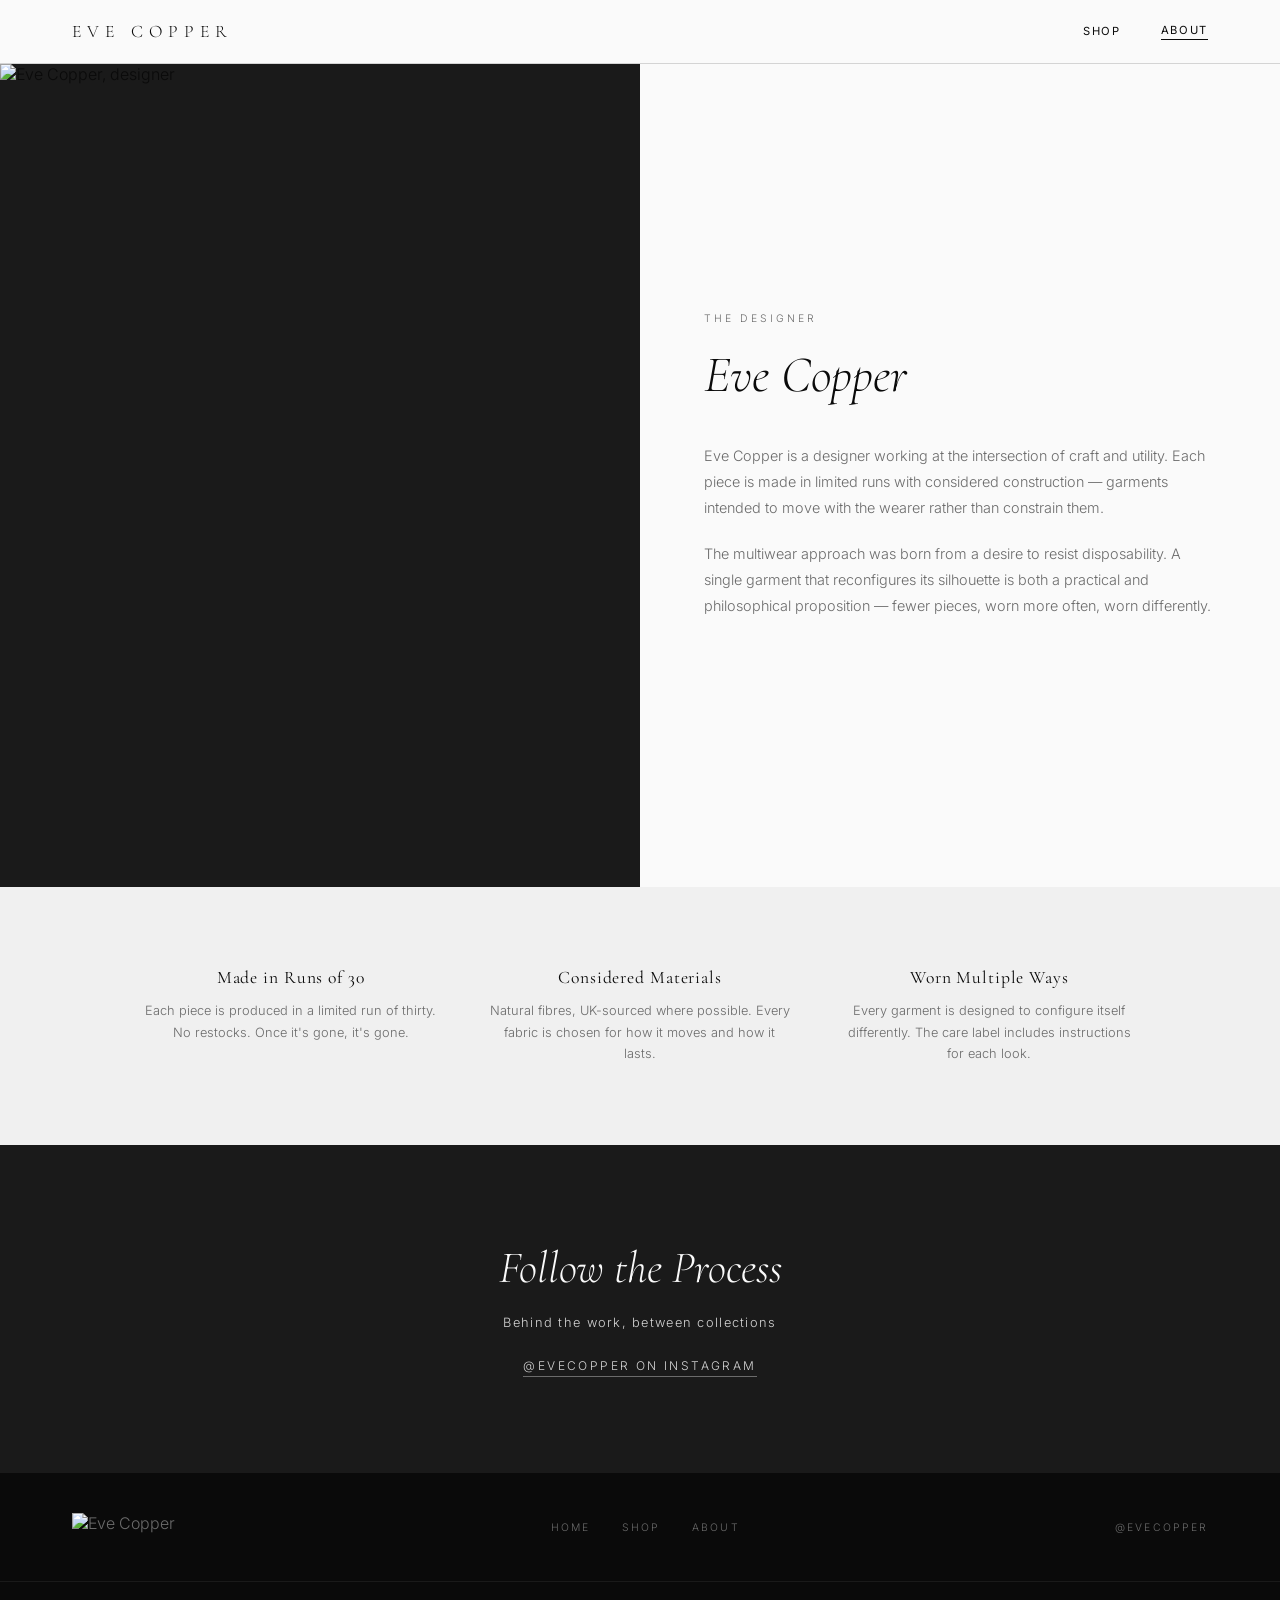
==== about.html @ 2b81264b "Move logo to hero only, restore text navbar, set hero logo to 25rem Removes logo image from navbar a" ====
<!DOCTYPE html>
<html lang="en">
<head>
  <meta charset="UTF-8">
  <meta name="viewport" content="width=device-width, initial-scale=1.0">
  <meta name="description" content="About Eve Copper — the designer behind the multiwear label.">
  <title>About — Eve Copper</title>
  <link rel="preconnect" href="https://fonts.googleapis.com">
  <link rel="preconnect" href="https://fonts.gstatic.com" crossorigin>
  <link href="https://fonts.googleapis.com/css2?family=Cormorant+Garamond:ital,wght@0,300;0,400;0,500;1,300;1,400&family=Inter:wght@300;400;500&display=swap" rel="stylesheet">
  <link rel="stylesheet" href="css/style.css">
</head>
<body>

  <header>
    <nav class="site-nav site-nav--solid" aria-label="Main navigation">
      <div class="nav-inner">
        <a href="index.html" class="nav-logo">Eve Copper</a>
        <div class="nav-links">
          <a href="shop.html">Shop</a>
          <a href="about.html" class="active">About</a>
        </div>
      </div>
    </nav>
  </header>

  <main>

    <!-- Portrait + Bio -->
    <section class="about-intro" aria-label="About Eve Copper">
      <div class="about-portrait">
        <img
          src="https://placehold.co/700x900/1a1a1a/cccccc?text=Eve+Copper"
          alt="Eve Copper, designer"
          width="700"
          height="900">
      </div>
      <div class="about-text">
        <p class="about-overline">The Designer</p>
        <h1 class="about-name">Eve Copper</h1>
        <p class="about-bio">Eve Copper is a designer working at the intersection of craft and utility. Each piece is made in limited runs with considered construction — garments intended to move with the wearer rather than constrain them.</p>
        <p class="about-bio">The multiwear approach was born from a desire to resist disposability. A single garment that reconfigures its silhouette is both a practical and philosophical proposition — fewer pieces, worn more often, worn differently.</p>
      </div>
    </section>

    <!-- Values -->
    <section class="values-strip" aria-label="Values">
      <div class="values-grid">
        <div class="value-item">
          <h2 class="value-title">Made in Runs of 30</h2>
          <p class="value-body">Each piece is produced in a limited run of thirty. No restocks. Once it's gone, it's gone.</p>
        </div>
        <div class="value-item">
          <h2 class="value-title">Considered Materials</h2>
          <p class="value-body">Natural fibres, UK-sourced where possible. Every fabric is chosen for how it moves and how it lasts.</p>
        </div>
        <div class="value-item">
          <h2 class="value-title">Worn Multiple Ways</h2>
          <p class="value-body">Every garment is designed to configure itself differently. The care label includes instructions for each look.</p>
        </div>
      </div>
    </section>

    <!-- Instagram CTA -->
    <section class="social-cta" aria-label="Follow on Instagram">
      <h2 class="social-cta-heading">Follow the Process</h2>
      <p class="social-cta-sub">Behind the work, between collections</p>
      <a href="https://instagram.com/evecopper" target="_blank" rel="noopener noreferrer" class="social-cta-link">@evecopper on Instagram</a>
    </section>

  </main>

  <footer class="site-footer">
    <div class="footer-inner">
      <a href="index.html" class="footer-brand">
        <img src="https://ff65ca8b98861ce4feb3.cdn6.editmysite.com/uploads/b/ff65ca8b98861ce4feb3730de4856d98cc1b070d857372612295afcbc1ad7270/ecolabINSTA_1699534216.jpg?width=2400&optimize=medium" alt="Eve Copper">
      </a>
      <nav class="footer-nav" aria-label="Footer navigation">
        <a href="index.html">Home</a>
        <a href="shop.html">Shop</a>
        <a href="about.html">About</a>
      </nav>
      <a href="https://instagram.com/evecopper" target="_blank" rel="noopener noreferrer" class="footer-instagram">@evecopper</a>
    </div>
    <div class="footer-legal">
      <small>© 2025 Eve Copper. All rights reserved.</small>
    </div>
  </footer>

</body>
</html>
---- css/style.css ----
/* ========================
   1. CSS Custom Properties
   ======================== */
:root {
  --black:  #0a0a0a;
  --white:  #fafafa;
  --grey-1: #1a1a1a;
  --grey-2: #6b6b6b;
  --grey-3: #d4d4d4;
  --grey-4: #f0f0f0;
  --font-serif: 'Cormorant Garamond', Georgia, serif;
  --font-sans:  'Inter', system-ui, sans-serif;
}

/* ========================
   2. Reset & Base
   ======================== */
*, *::before, *::after {
  box-sizing: border-box;
}

body {
  margin: 0;
  font-family: var(--font-sans);
  font-weight: 300;
  color: var(--black);
  background: var(--white);
  -webkit-font-smoothing: antialiased;
}

img {
  max-width: 100%;
  display: block;
}

a {
  color: inherit;
  text-decoration: none;
}

ul, ol {
  list-style: none;
  margin: 0;
  padding: 0;
}

h1, h2, h3, h4, h5, h6 {
  margin: 0;
  font-weight: 300;
}

p {
  margin: 0;
}

button {
  cursor: pointer;
}

/* ========================
   3. Typography Scale
   ======================== */
/* Headings use serif; body uses sans. See component sections for specifics. */

/* ========================
   4. Utility Classes
   ======================== */
.visually-hidden {
  position: absolute;
  width: 1px;
  height: 1px;
  padding: 0;
  margin: -1px;
  overflow: hidden;
  clip: rect(0, 0, 0, 0);
  white-space: nowrap;
  border: 0;
}

/* ========================
   5. Navigation
   ======================== */
.site-nav {
  width: 100%;
  height: 4rem;
  z-index: 100;
}

.site-nav--transparent {
  position: absolute;
  top: 0;
  left: 0;
  color: var(--white);
}

.site-nav--solid {
  position: sticky;
  top: 0;
  background: var(--white);
  border-bottom: 1px solid var(--grey-3);
  color: var(--black);
}

.nav-inner {
  max-width: 1200px;
  margin: 0 auto;
  padding: 0 2rem;
  height: 100%;
  display: flex;
  justify-content: space-between;
  align-items: center;
}

.nav-logo {
  font-family: var(--font-serif);
  font-weight: 300;
  font-size: 1.1rem;
  letter-spacing: 0.35em;
  text-transform: uppercase;
  color: inherit;
}

.nav-links {
  display: flex;
  gap: 2.5rem;
  align-items: center;
}

.nav-links a {
  font-family: var(--font-sans);
  font-weight: 400;
  font-size: 0.7rem;
  letter-spacing: 0.15em;
  text-transform: uppercase;
  color: inherit;
  transition: opacity 0.2s ease;
  padding-bottom: 2px;
}

.nav-links a:hover {
  opacity: 0.6;
}

.nav-links a.active {
  border-bottom: 1px solid currentColor;
}

/* ========================
   6. Hero (index.html)
   ======================== */
.hero {
  display: grid;
  grid-template-columns: 1fr 1fr;
  height: 100vh;
  min-height: 600px;
}

.hero-image {
  position: relative;
  overflow: hidden;
  background: var(--grey-1);
}

.hero-image img {
  width: 100%;
  height: 100%;
  object-fit: cover;
}

.hero-logo-overlay {
  position: absolute;
  inset: 0;
  display: flex;
  align-items: center;
  justify-content: center;
  pointer-events: none;
}

.hero-logo-overlay img {
  height: 25rem;
  width: auto;
  object-fit: contain;
}

.hero-text {
  display: flex;
  flex-direction: column;
  justify-content: center;
  padding: 4rem;
  background: var(--white);
}

.hero-overline {
  font-family: var(--font-sans);
  font-weight: 300;
  font-size: 0.65rem;
  letter-spacing: 0.3em;
  text-transform: uppercase;
  color: var(--grey-2);
  margin-bottom: 1.5rem;
}

.hero-title {
  font-family: var(--font-serif);
  font-weight: 300;
  font-style: italic;
  font-size: clamp(3rem, 5.5vw, 5.5rem);
  line-height: 1.0;
  color: var(--black);
  margin-bottom: 2rem;
}

.hero-body {
  font-family: var(--font-sans);
  font-weight: 300;
  font-size: 0.95rem;
  line-height: 1.7;
  color: var(--grey-2);
  max-width: 340px;
  margin-bottom: 3rem;
}

.hero-cta {
  display: inline-flex;
  align-items: center;
  gap: 0.5rem;
  font-family: var(--font-sans);
  font-weight: 400;
  font-size: 0.75rem;
  letter-spacing: 0.2em;
  text-transform: uppercase;
  color: var(--black);
  border-bottom: 1px solid var(--grey-3);
  padding-bottom: 0.25rem;
  transition: border-color 0.2s ease, gap 0.2s ease;
  align-self: flex-start;
}

.hero-cta:hover {
  border-color: var(--black);
  gap: 0.75rem;
}

/* ========================
   7. Home: Concept Section
   ======================== */
.concept-section {
  padding: 7rem 2rem;
  text-align: center;
  border-top: 1px solid var(--grey-3);
}

.concept-quote {
  font-family: var(--font-serif);
  font-weight: 300;
  font-style: italic;
  font-size: clamp(1.8rem, 3vw, 2.8rem);
  line-height: 1.3;
  color: var(--black);
  margin: 0 0 2rem;
}

.concept-body {
  font-family: var(--font-sans);
  font-weight: 300;
  font-size: 0.9rem;
  line-height: 1.8;
  color: var(--grey-2);
  max-width: 520px;
  margin: 0 auto 3rem;
}

.concept-link {
  font-family: var(--font-sans);
  font-weight: 400;
  font-size: 0.7rem;
  letter-spacing: 0.2em;
  text-transform: uppercase;
  color: var(--black);
  border-bottom: 1px solid var(--grey-3);
  padding-bottom: 0.25rem;
  transition: border-color 0.2s ease;
}

.concept-link:hover {
  border-color: var(--black);
}

/* ========================
   8. Home: Preview Strip
   ======================== */
.preview-strip {
  padding: 0 2rem 6rem;
}

.preview-strip-heading {
  font-family: var(--font-sans);
  font-weight: 300;
  font-size: 0.65rem;
  letter-spacing: 0.3em;
  text-transform: uppercase;
  color: var(--grey-2);
  text-align: center;
  margin-bottom: 2rem;
}

.preview-grid {
  display: grid;
  grid-template-columns: repeat(3, 1fr);
  gap: 1.5rem;
  max-width: 1200px;
  margin: 0 auto;
}

.preview-item {
  display: block;
  aspect-ratio: 3 / 4;
  overflow: hidden;
  background: var(--grey-1);
}

.preview-item img {
  width: 100%;
  height: 100%;
  object-fit: cover;
  transition: transform 0.5s ease;
}

.preview-item:hover img {
  transform: scale(1.03);
}

/* ========================
   9. Shop Page
   ======================== */
.shop-header {
  text-align: center;
  padding: 5rem 2rem 3rem;
  border-bottom: 1px solid var(--grey-3);
  margin-bottom: 4rem;
}

.shop-title {
  font-family: var(--font-serif);
  font-weight: 300;
  font-size: clamp(2.5rem, 4vw, 3.5rem);
  letter-spacing: 0.05em;
  margin-bottom: 0.75rem;
}

.shop-subtitle {
  font-family: var(--font-sans);
  font-weight: 300;
  font-size: 0.7rem;
  letter-spacing: 0.3em;
  text-transform: uppercase;
  color: var(--grey-2);
}

.products-grid {
  display: grid;
  grid-template-columns: repeat(2, 1fr);
  gap: 5rem 4rem;
  max-width: 1200px;
  margin: 0 auto;
  padding: 0 2rem 7rem;
}

/* ========================
   10. Carousel Component
   ======================== */
.product-carousel {
  position: relative;
  margin-bottom: 1.5rem;
}

.carousel-track-container {
  position: relative;
  aspect-ratio: 4 / 5;
  overflow: hidden;
  background: var(--grey-1);
}

.carousel-track {
  height: 100%;
}

.carousel-slide {
  position: absolute;
  inset: 0;
  opacity: 0;
  transition: opacity 0.45s ease;
  pointer-events: none;
}

.carousel-slide.active {
  opacity: 1;
  pointer-events: auto;
}

.carousel-slide img {
  width: 100%;
  height: 100%;
  object-fit: cover;
  display: block;
}

.slide-label {
  position: absolute;
  bottom: 0;
  left: 0;
  right: 0;
  background: rgba(10, 10, 10, 0.6);
  color: var(--grey-3);
  font-family: var(--font-sans);
  font-size: 0.6rem;
  font-weight: 300;
  letter-spacing: 0.2em;
  text-transform: uppercase;
  padding: 0.6rem 1rem;
  pointer-events: none;
}

.carousel-controls {
  position: absolute;
  top: 50%;
  left: 0;
  right: 0;
  transform: translateY(-50%);
  display: flex;
  justify-content: space-between;
  padding: 0 0.75rem;
  pointer-events: none;
  z-index: 5;
}

.carousel-btn {
  pointer-events: auto;
  background: rgba(10, 10, 10, 0.45);
  border: 1px solid rgba(212, 212, 212, 0.25);
  color: var(--white);
  width: 2.25rem;
  height: 2.25rem;
  border-radius: 0;
  font-size: 1.4rem;
  line-height: 1;
  cursor: pointer;
  display: flex;
  align-items: center;
  justify-content: center;
  transition: background 0.2s ease, border-color 0.2s ease;
  font-family: var(--font-sans);
}

.carousel-btn:hover,
.carousel-btn:focus-visible {
  background: rgba(10, 10, 10, 0.85);
  border-color: rgba(212, 212, 212, 0.6);
  outline: none;
}

.carousel-dots {
  display: flex;
  gap: 0.5rem;
  justify-content: center;
  padding: 0.75rem 0 0;
}

.carousel-dot {
  width: 5px;
  height: 5px;
  border-radius: 50%;
  background: var(--grey-3);
  border: none;
  cursor: pointer;
  padding: 0;
  transition: background 0.2s ease, transform 0.2s ease;
}

.carousel-dot.active {
  background: var(--black);
  transform: scale(1.4);
}

.carousel-dot:focus-visible {
  outline: 2px solid var(--black);
  outline-offset: 3px;
}

/* ========================
   Product Info
   ======================== */
.product-info {
  padding-top: 0.25rem;
}

.product-name {
  font-family: var(--font-serif);
  font-weight: 400;
  font-size: 1.35rem;
  letter-spacing: 0.02em;
  margin-bottom: 0.5rem;
}

.product-tagline {
  font-family: var(--font-sans);
  font-weight: 300;
  font-size: 0.8rem;
  line-height: 1.65;
  color: var(--grey-2);
  margin-bottom: 0.75rem;
}

.product-price {
  font-family: var(--font-sans);
  font-weight: 400;
  font-size: 0.85rem;
  letter-spacing: 0.05em;
  color: var(--black);
  margin-bottom: 0.4rem;
}

.product-looks-label {
  font-family: var(--font-sans);
  font-weight: 300;
  font-size: 0.65rem;
  letter-spacing: 0.2em;
  text-transform: uppercase;
  color: var(--grey-2);
}

/* ========================
   11. About Page
   ======================== */
.about-intro {
  display: grid;
  grid-template-columns: 1fr 1fr;
  min-height: 85vh;
}

.about-portrait {
  overflow: hidden;
  background: var(--grey-1);
}

.about-portrait img {
  width: 100%;
  height: 100%;
  object-fit: cover;
}

.about-text {
  display: flex;
  flex-direction: column;
  justify-content: center;
  padding: 5rem 4rem;
}

.about-overline {
  font-family: var(--font-sans);
  font-weight: 300;
  font-size: 0.65rem;
  letter-spacing: 0.3em;
  text-transform: uppercase;
  color: var(--grey-2);
  margin-bottom: 1.5rem;
}

.about-name {
  font-family: var(--font-serif);
  font-weight: 300;
  font-style: italic;
  font-size: clamp(3rem, 4vw, 4.5rem);
  line-height: 1.05;
  margin-bottom: 2.5rem;
}

.about-bio {
  font-family: var(--font-sans);
  font-weight: 300;
  font-size: 0.9rem;
  line-height: 1.8;
  color: var(--grey-2);
  margin-bottom: 1.25rem;
}

.values-strip {
  background: var(--grey-4);
  padding: 5rem 2rem;
}

.values-grid {
  display: grid;
  grid-template-columns: repeat(3, 1fr);
  gap: 3rem;
  max-width: 1000px;
  margin: 0 auto;
  text-align: center;
}

.value-title {
  font-family: var(--font-serif);
  font-weight: 400;
  font-size: 1.1rem;
  letter-spacing: 0.05em;
  margin-bottom: 0.75rem;
}

.value-body {
  font-family: var(--font-sans);
  font-weight: 300;
  font-size: 0.8rem;
  line-height: 1.7;
  color: var(--grey-2);
}

.social-cta {
  background: var(--grey-1);
  color: var(--white);
  text-align: center;
  padding: 6rem 2rem;
}

.social-cta-heading {
  font-family: var(--font-serif);
  font-weight: 300;
  font-style: italic;
  font-size: clamp(2rem, 3.5vw, 2.8rem);
  margin-bottom: 1.25rem;
}

.social-cta-sub {
  font-family: var(--font-sans);
  font-weight: 300;
  font-size: 0.8rem;
  letter-spacing: 0.1em;
  color: var(--grey-3);
  margin-bottom: 1.5rem;
}

.social-cta-link {
  display: inline-block;
  font-family: var(--font-sans);
  font-weight: 300;
  font-size: 0.75rem;
  letter-spacing: 0.2em;
  text-transform: uppercase;
  color: var(--grey-3);
  border-bottom: 1px solid var(--grey-2);
  padding-bottom: 0.2rem;
  transition: color 0.2s ease, border-color 0.2s ease;
}

.social-cta-link:hover {
  color: var(--white);
  border-color: var(--white);
}

/* ========================
   12. Footer
   ======================== */
.site-footer {
  background: var(--black);
  color: var(--grey-2);
}

.footer-inner {
  max-width: 1200px;
  margin: 0 auto;
  padding: 2.5rem 2rem;
  display: flex;
  justify-content: space-between;
  align-items: center;
}

.footer-brand {
  display: flex;
  align-items: center;
}

.footer-brand img {
  height: 1.75rem;
  width: auto;
  display: block;
  object-fit: contain;
}

.footer-nav {
  display: flex;
  gap: 2rem;
}

.footer-nav a,
.footer-instagram {
  font-family: var(--font-sans);
  font-weight: 300;
  font-size: 0.65rem;
  letter-spacing: 0.2em;
  text-transform: uppercase;
  color: var(--grey-2);
  transition: color 0.2s ease;
}

.footer-nav a:hover,
.footer-instagram:hover {
  color: var(--white);
}

.footer-legal {
  border-top: 1px solid var(--grey-1);
  text-align: center;
  padding: 1rem 2rem;
  font-family: var(--font-sans);
  font-weight: 300;
  font-size: 0.6rem;
  letter-spacing: 0.1em;
  color: #444;
}

/* ========================
   13. Responsive Breakpoints
   ======================== */
@media (max-width: 768px) {
  /* Hero */
  .hero {
    grid-template-columns: 1fr;
    height: auto;
  }

  .hero-image {
    height: 60vh;
  }

  .hero-text {
    padding: 3rem 1.5rem;
  }

  .hero-body {
    max-width: 100%;
  }

  /* Home preview */
  .preview-grid {
    grid-template-columns: 1fr 1fr;
    gap: 1rem;
  }

  /* About */
  .about-intro {
    grid-template-columns: 1fr;
    min-height: auto;
  }

  .about-portrait {
    height: 65vw;
    min-height: 300px;
  }

  .about-text {
    padding: 3rem 1.5rem;
  }

  .values-grid {
    grid-template-columns: 1fr;
    gap: 2.5rem;
  }

  /* Shop */
  .products-grid {
    grid-template-columns: 1fr;
    gap: 4rem;
    padding: 0 1.5rem 5rem;
  }

  /* Footer */
  .footer-inner {
    flex-direction: column;
    gap: 1.5rem;
    text-align: center;
  }

  .footer-nav {
    gap: 1.5rem;
  }
}

@media (max-width: 480px) {
  .nav-logo {
    font-size: 0.9rem;
  }

  .nav-links a {
    font-size: 0.65rem;
  }

  .hero-text {
    padding: 2.5rem 1.25rem;
  }

  .concept-section {
    padding: 4rem 1.25rem;
  }

  .preview-strip {
    padding: 0 1.25rem 4rem;
  }

  .preview-grid {
    grid-template-columns: 1fr;
    max-width: 340px;
    margin-left: auto;
    margin-right: auto;
  }

  .shop-header {
    padding: 3rem 1.25rem 2rem;
  }

  .products-grid {
    padding: 0 1.25rem 4rem;
    gap: 3rem;
  }

  .about-text {
    padding: 2.5rem 1.25rem;
  }

  .values-strip {
    padding: 3.5rem 1.25rem;
  }
}
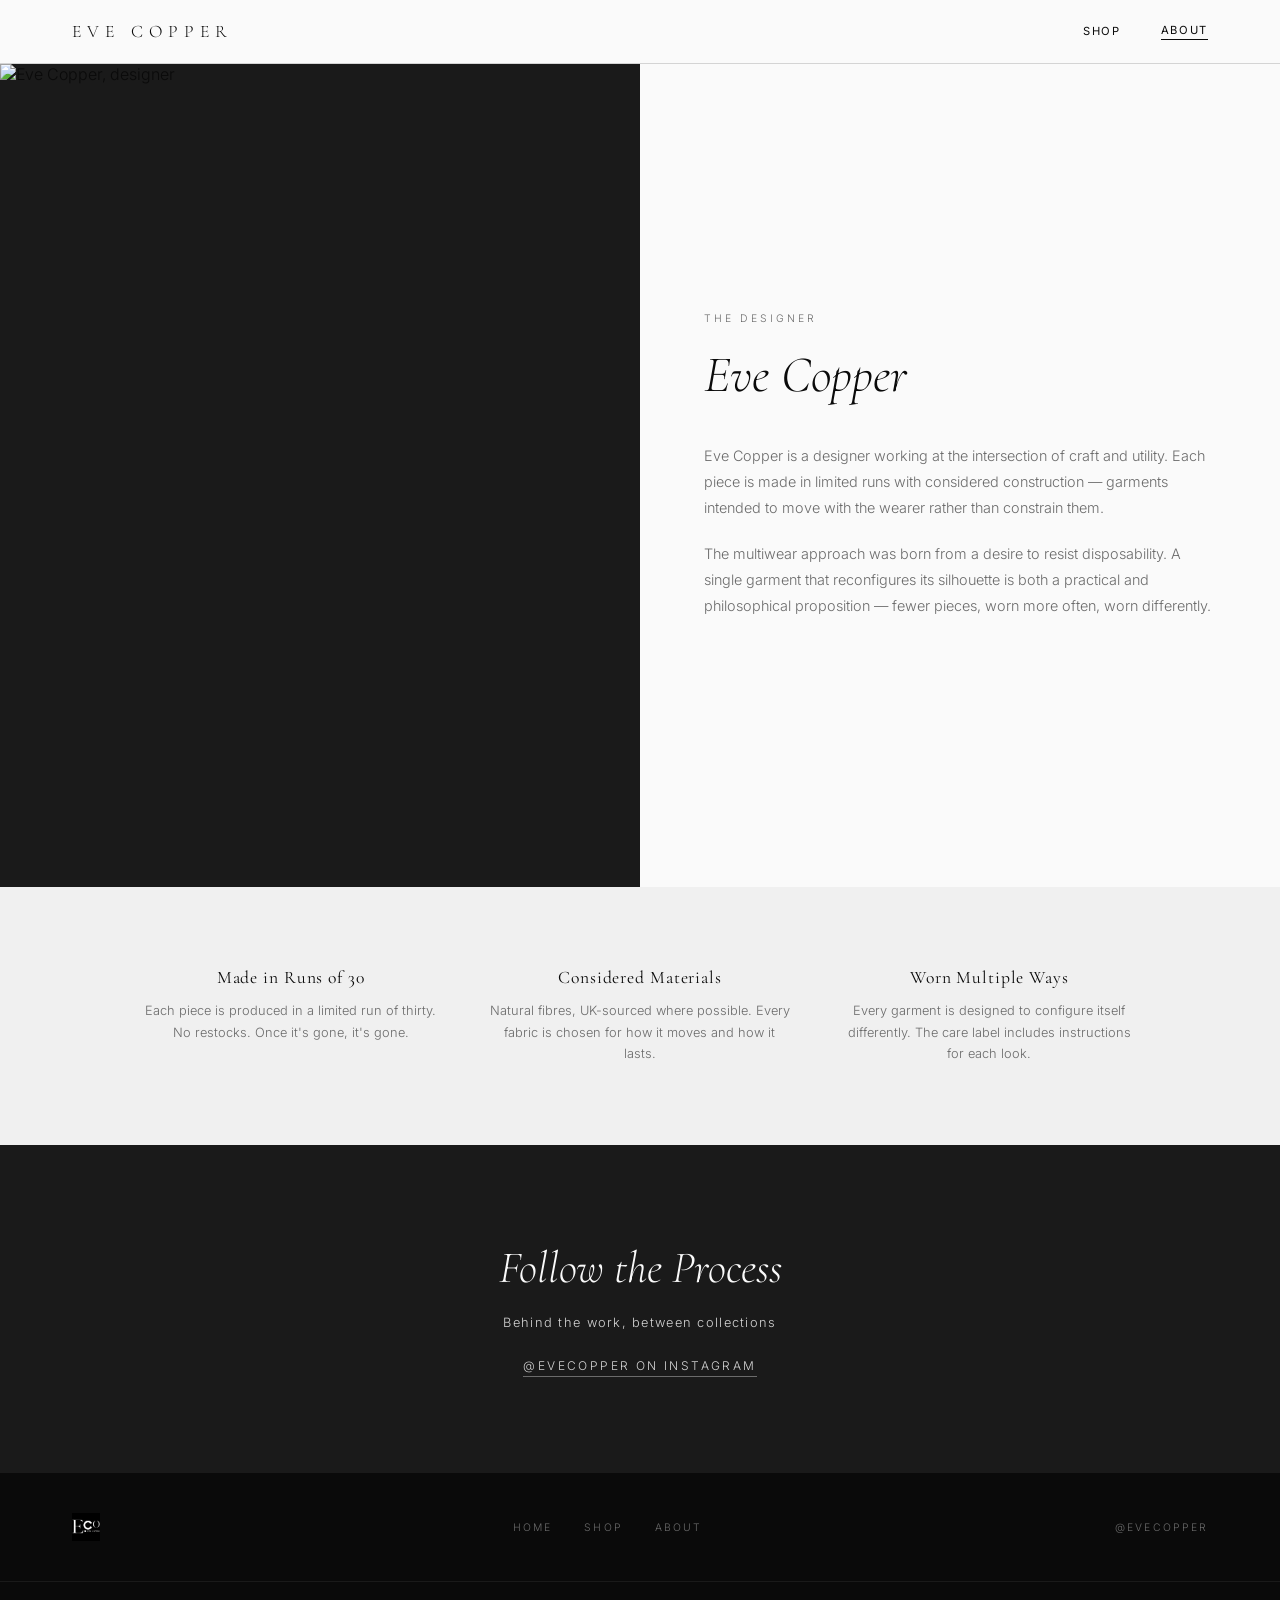
==== commit 143fdcfa: "Switch to local black-on-black Eve Copper logo Replaces CDN-hosted logo with the local images/707227" ====
--- a/about.html
+++ b/about.html
@@ -73,7 +73,7 @@
   <footer class="site-footer">
     <div class="footer-inner">
       <a href="index.html" class="footer-brand">
-        <img src="https://ff65ca8b98861ce4feb3.cdn6.editmysite.com/uploads/b/ff65ca8b98861ce4feb3730de4856d98cc1b070d857372612295afcbc1ad7270/ecolabINSTA_1699534216.jpg?width=2400&optimize=medium" alt="Eve Copper">
+        <img src="images/707227d8-8320-47c0-a18e-2ba8737518d6.png" alt="Eve Copper">
       </a>
       <nav class="footer-nav" aria-label="Footer navigation">
         <a href="index.html">Home</a>
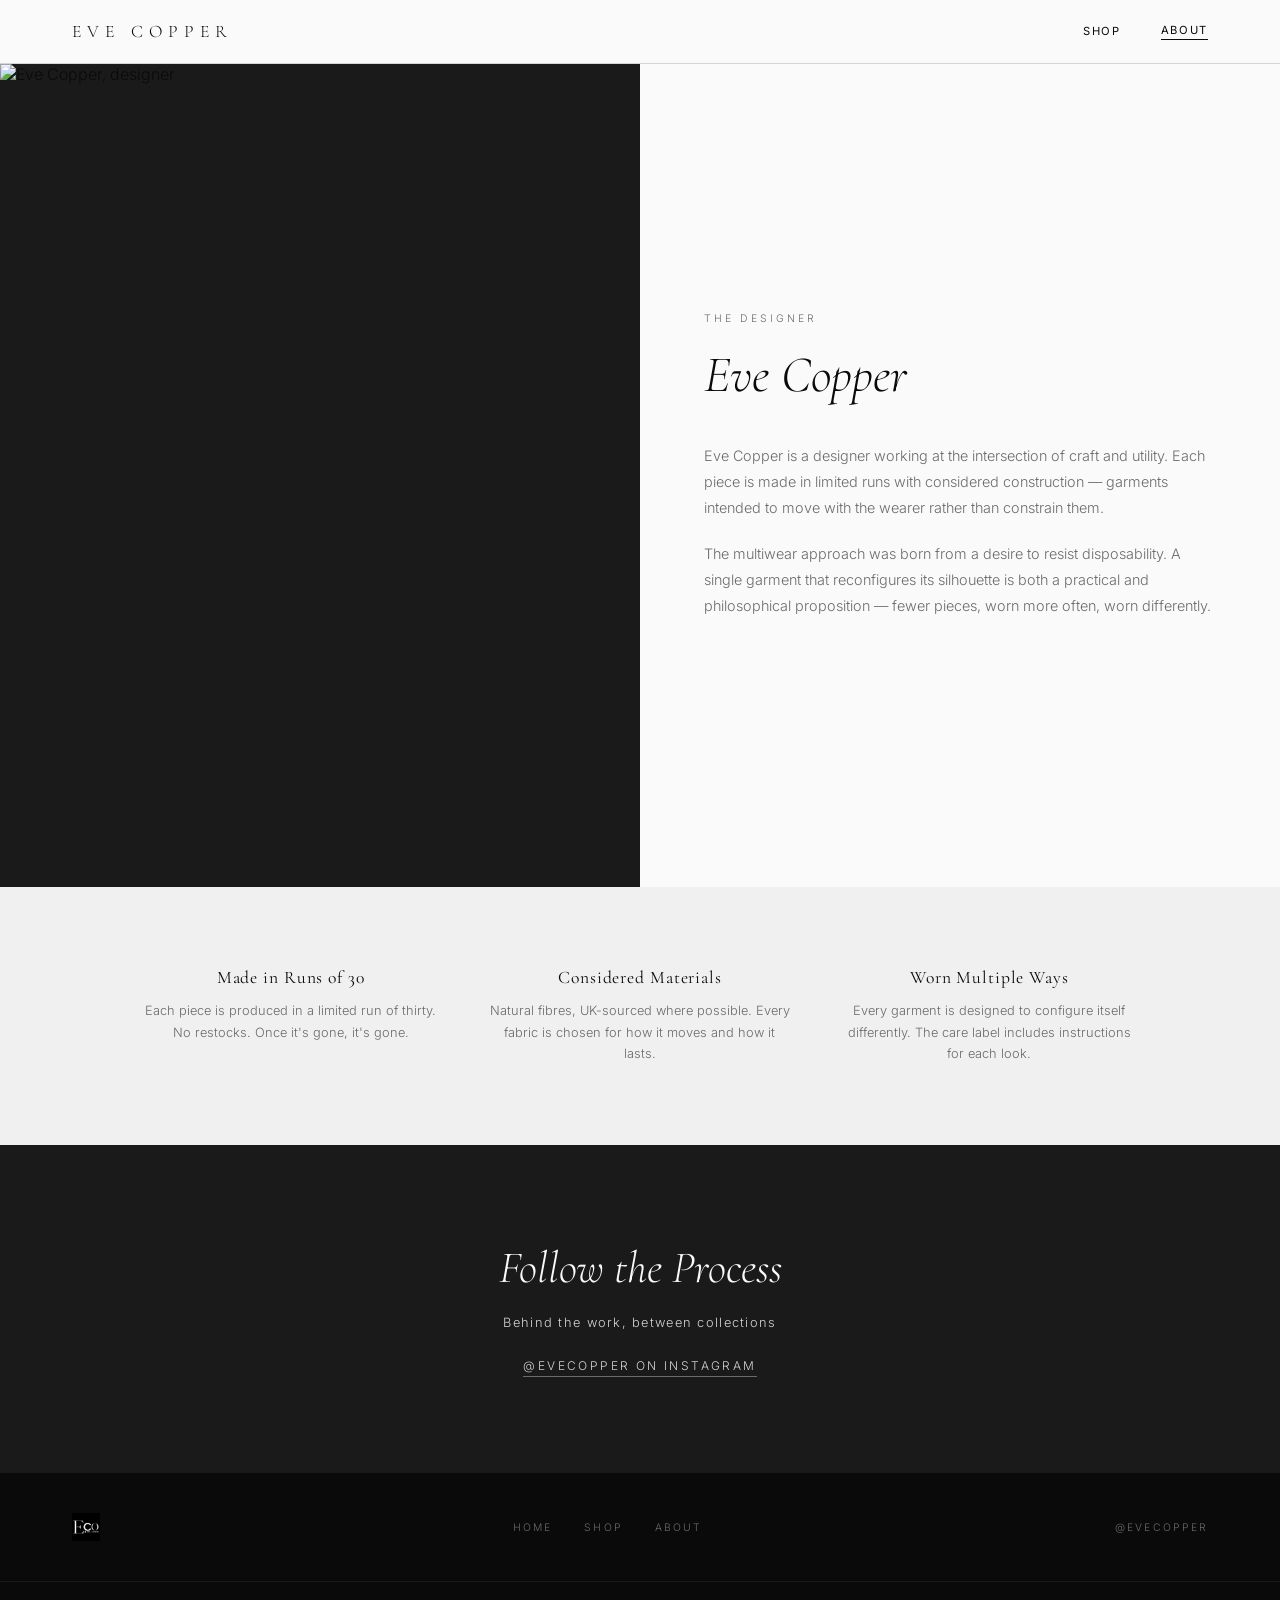
==== commit 8e6a64ee: "Switch logo to logo-white.png https://claude.ai/code/session_01N2MH1awcrk7wmmZvXaBtiQ" ====
--- a/about.html
+++ b/about.html
@@ -73,7 +73,7 @@
   <footer class="site-footer">
     <div class="footer-inner">
       <a href="index.html" class="footer-brand">
-        <img src="images/707227d8-8320-47c0-a18e-2ba8737518d6.png" alt="Eve Copper">
+        <img src="images/logo-white.png" alt="Eve Copper">
       </a>
       <nav class="footer-nav" aria-label="Footer navigation">
         <a href="index.html">Home</a>
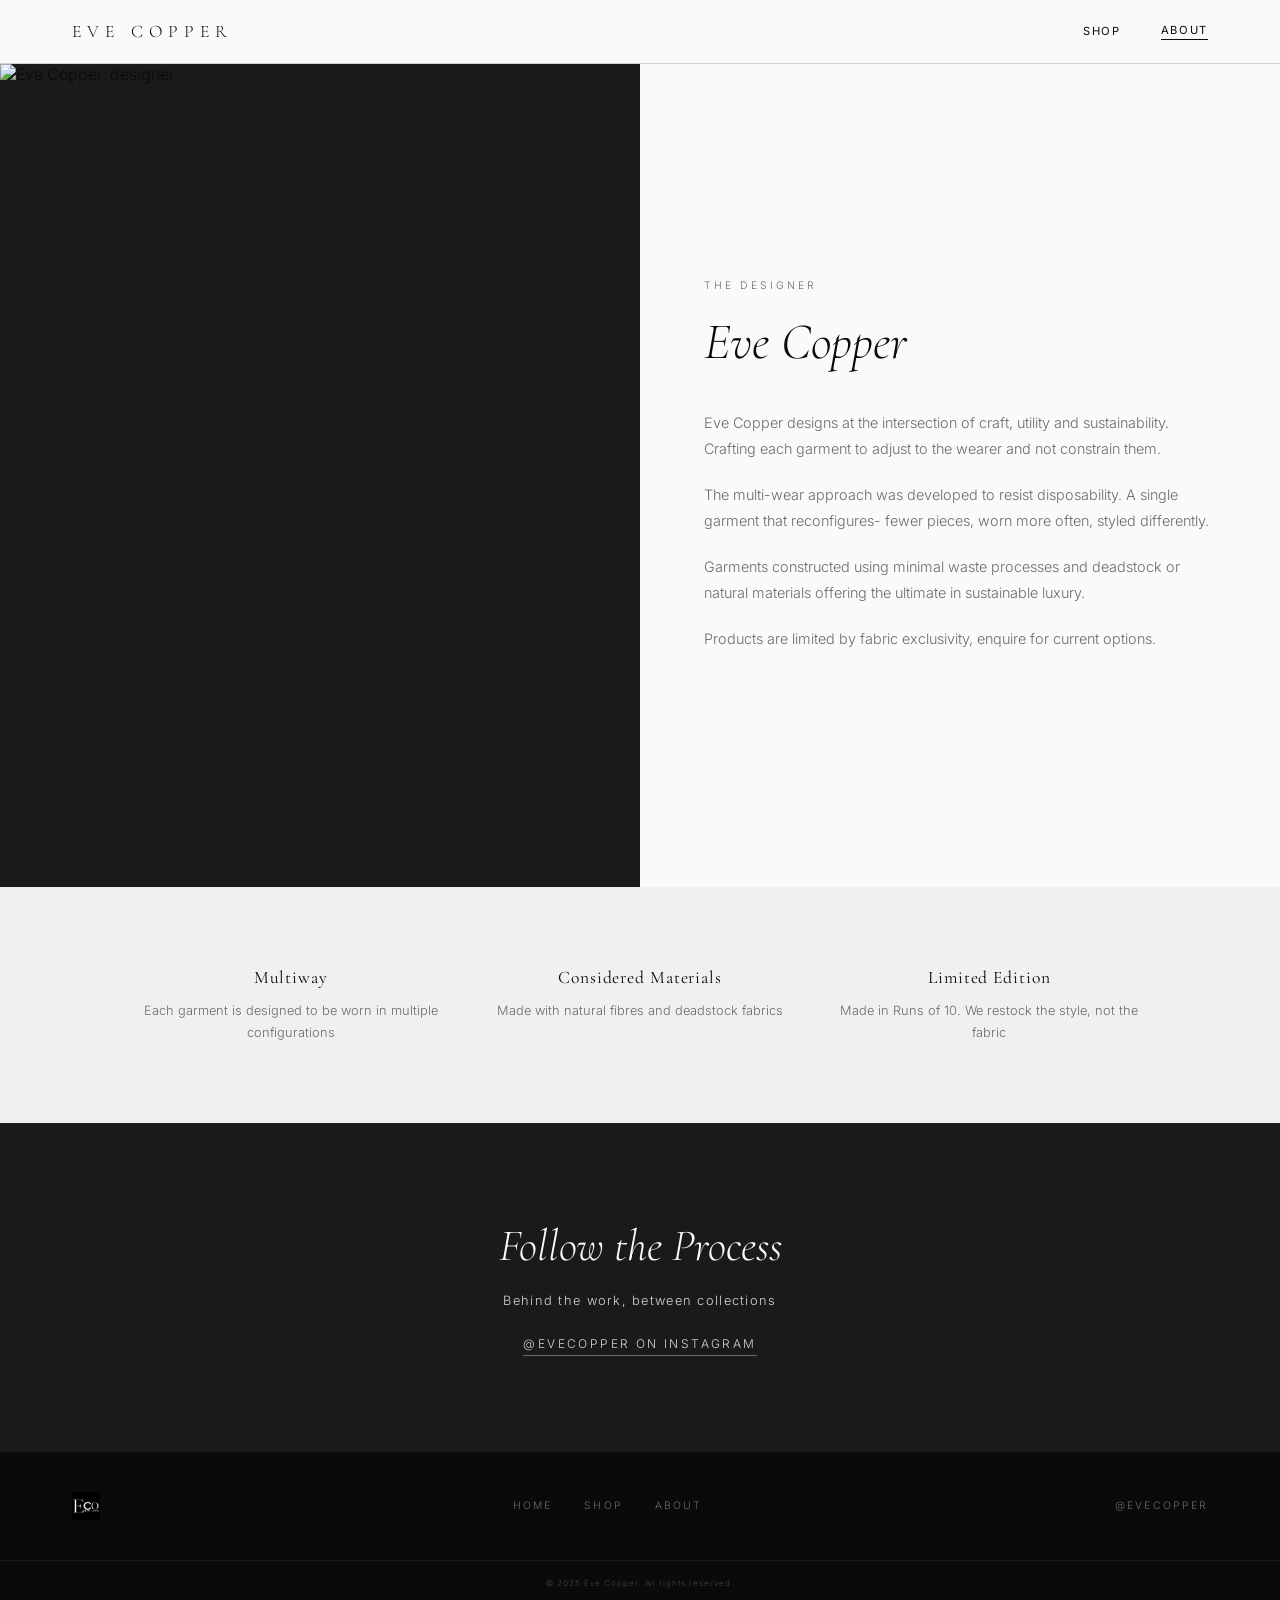
==== commit 0922da04: "Update about.html" ====
--- a/about.html
+++ b/about.html
@@ -8,6 +8,7 @@
   <link rel="preconnect" href="https://fonts.googleapis.com">
   <link rel="preconnect" href="https://fonts.gstatic.com" crossorigin>
   <link href="https://fonts.googleapis.com/css2?family=Cormorant+Garamond:ital,wght@0,300;0,400;0,500;1,300;1,400&family=Inter:wght@300;400;500&display=swap" rel="stylesheet">
+  <link rel="icon" type="image/svg+xml" href="favicon.svg">
   <link rel="stylesheet" href="css/style.css">
 </head>
 <body>
@@ -38,25 +39,31 @@
       <div class="about-text">
         <p class="about-overline">The Designer</p>
         <h1 class="about-name">Eve Copper</h1>
-        <p class="about-bio">Eve Copper is a designer working at the intersection of craft and utility. Each piece is made in limited runs with considered construction — garments intended to move with the wearer rather than constrain them.</p>
-        <p class="about-bio">The multiwear approach was born from a desire to resist disposability. A single garment that reconfigures its silhouette is both a practical and philosophical proposition — fewer pieces, worn more often, worn differently.</p>
+        <p class="about-bio">Eve Copper designs at the intersection of craft, utility and sustainability. Crafting each garment to adjust to the wearer and not constrain them.</p>
+        <p class="about-bio">The multi-wear approach was developed to resist disposability. A single garment that reconfigures- fewer pieces, worn more often, styled differently.</p>
+        
+        <p class="about-bio">Garments constructed using minimal waste processes and deadstock or natural materials offering the ultimate in sustainable luxury.</p>
+          
+        <p class="about-bio">Products are limited by fabric exclusivity, enquire for current options.</p>
       </div>
     </section>
 
     <!-- Values -->
     <section class="values-strip" aria-label="Values">
       <div class="values-grid">
+        
+        
         <div class="value-item">
-          <h2 class="value-title">Made in Runs of 30</h2>
-          <p class="value-body">Each piece is produced in a limited run of thirty. No restocks. Once it's gone, it's gone.</p>
+          <h2 class="value-title">Multiway</h2>
+          <p class="value-body">Each garment is designed to be worn in multiple configurations</p>
         </div>
         <div class="value-item">
           <h2 class="value-title">Considered Materials</h2>
-          <p class="value-body">Natural fibres, UK-sourced where possible. Every fabric is chosen for how it moves and how it lasts.</p>
+          <p class="value-body">Made with natural fibres and deadstock fabrics</p>
         </div>
         <div class="value-item">
-          <h2 class="value-title">Worn Multiple Ways</h2>
-          <p class="value-body">Every garment is designed to configure itself differently. The care label includes instructions for each look.</p>
+          <h2 class="value-title">Limited Edition</h2>
+          <p class="value-body">Made in Runs of 10. We restock the style, not the fabric</p>
         </div>
       </div>
     </section>
--- a/css/style.css
+++ b/css/style.css
@@ -150,9 +150,22 @@
    ======================== */
 .hero {
   display: grid;
-  grid-template-columns: 1fr 1fr;
+  grid-template-columns: 1fr 1fr 1fr;
   height: 100vh;
   min-height: 600px;
+}
+
+.hero-portrait {
+  overflow: hidden;
+  background: var(--white);
+}
+
+.hero-portrait img {
+  width: 100%;
+  height: 100%;
+  object-fit: cover;
+  object-position: center top;
+  display: block;
 }
 
 .hero-image {
@@ -739,6 +752,11 @@
     max-width: 100%;
   }
 
+  .hero-portrait {
+    height: 70vw;
+    max-height: 480px;
+  }
+
   /* Home preview */
   .preview-grid {
     grid-template-columns: 1fr 1fr;
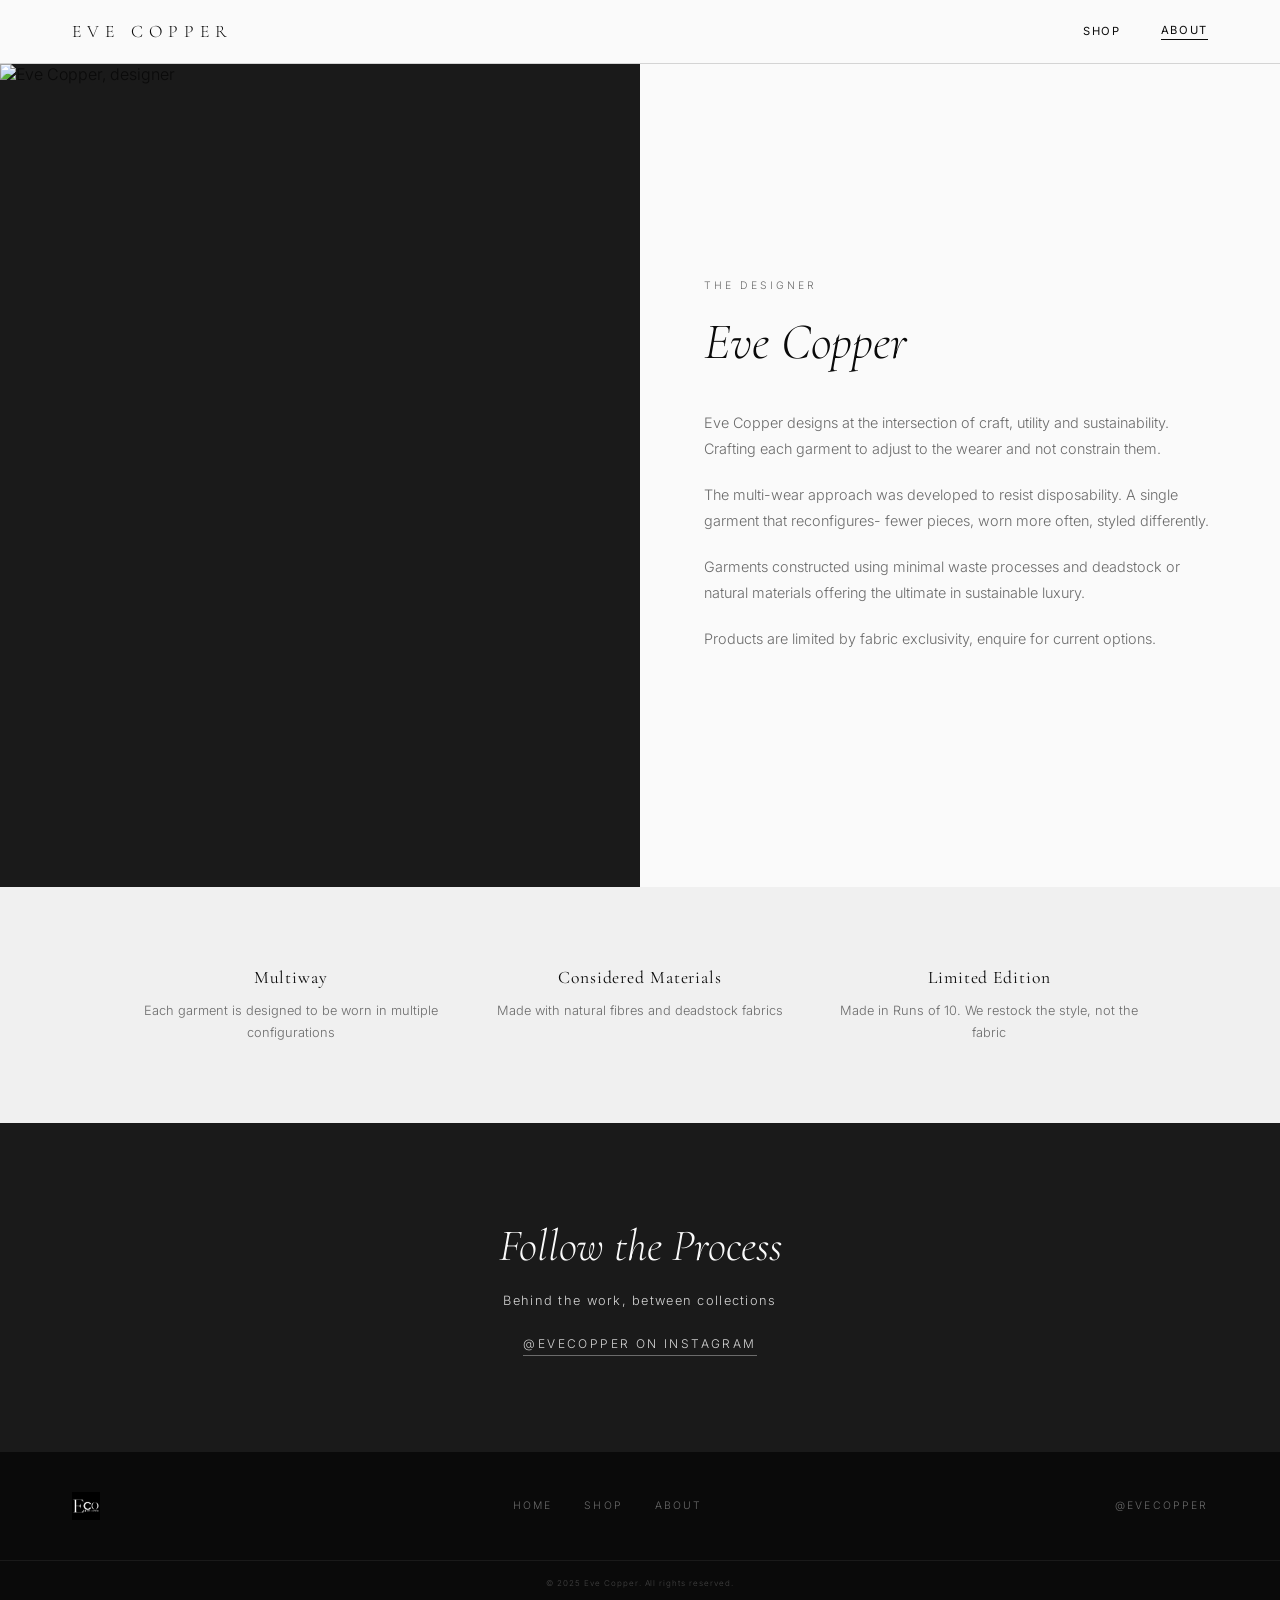
==== commit d19668aa: "Change PNG's to JPG's" ====
--- a/about.html
+++ b/about.html
@@ -80,7 +80,7 @@
   <footer class="site-footer">
     <div class="footer-inner">
       <a href="index.html" class="footer-brand">
-        <img src="images/logo-white.png" alt="Eve Copper">
+        <img src="images/logo-white.jpg" alt="Eve Copper">
       </a>
       <nav class="footer-nav" aria-label="Footer navigation">
         <a href="index.html">Home</a>
--- a/css/style.css
+++ b/css/style.css
@@ -156,6 +156,7 @@
 }
 
 .hero-portrait {
+  position: relative;
   overflow: hidden;
   background: var(--white);
 }
@@ -168,10 +169,57 @@
   display: block;
 }
 
+.hero-portrait--slideshow {
+  background: var(--grey-4);
+}
+
+.hero-portrait--slideshow .hero-portrait-slide {
+  position: absolute;
+  inset: 0;
+  opacity: 0;
+  animation: heroPortraitFade 54s ease-in-out infinite;
+}
+
+.hero-portrait--slideshow .hero-portrait-slide:nth-child(1) {
+  animation-delay: 0s;
+}
+
+.hero-portrait--slideshow .hero-portrait-slide:nth-child(2) {
+  animation-delay: -48s;
+}
+
+.hero-portrait--slideshow .hero-portrait-slide:nth-child(3) {
+  animation-delay: -42s;
+}
+
+.hero-portrait--slideshow .hero-portrait-slide:nth-child(4) {
+  animation-delay: -36s;
+}
+
+.hero-portrait--slideshow .hero-portrait-slide:nth-child(5) {
+  animation-delay: -30s;
+}
+
+.hero-portrait--slideshow .hero-portrait-slide:nth-child(6) {
+  animation-delay: -24s;
+}
+
+.hero-portrait--slideshow .hero-portrait-slide:nth-child(7) {
+  animation-delay: -18s;
+}
+
+.hero-portrait--slideshow .hero-portrait-slide:nth-child(8) {
+  animation-delay: -12s;
+}
+
+.hero-portrait--slideshow .hero-portrait-slide:nth-child(9) {
+  animation-delay: -6s;
+}
+
 .hero-image {
   position: relative;
   overflow: hidden;
-  background: var(--grey-1);
+  background: var(--black);
 }
 
 .hero-image img {
@@ -216,8 +264,8 @@
 .hero-title {
   font-family: var(--font-serif);
   font-weight: 300;
-  font-style: italic;
-  font-size: clamp(3rem, 5.5vw, 5.5rem);
+  font-style: normal;
+  font-size: clamp(2rem, 2.5vw, 3rem);
   line-height: 1.0;
   color: var(--black);
   margin-bottom: 2rem;
@@ -254,6 +302,32 @@
   gap: 0.75rem;
 }
 
+@keyframes heroPortraitFade {
+  0%,
+  7% {
+    opacity: 1;
+  }
+
+  11%,
+  96% {
+    opacity: 0;
+  }
+
+  100% {
+    opacity: 1;
+  }
+}
+
+@media (prefers-reduced-motion: reduce) {
+  .hero-portrait--slideshow .hero-portrait-slide {
+    animation: none;
+  }
+
+  .hero-portrait--slideshow .hero-portrait-slide:first-child {
+    opacity: 1;
+  }
+}
+
 /* ========================
    7. Home: Concept Section
    ======================== */
@@ -302,46 +376,7 @@
 /* ========================
    8. Home: Preview Strip
    ======================== */
-.preview-strip {
-  padding: 0 2rem 6rem;
-}
-
-.preview-strip-heading {
-  font-family: var(--font-sans);
-  font-weight: 300;
-  font-size: 0.65rem;
-  letter-spacing: 0.3em;
-  text-transform: uppercase;
-  color: var(--grey-2);
-  text-align: center;
-  margin-bottom: 2rem;
-}
-
-.preview-grid {
-  display: grid;
-  grid-template-columns: repeat(3, 1fr);
-  gap: 1.5rem;
-  max-width: 1200px;
-  margin: 0 auto;
-}
-
-.preview-item {
-  display: block;
-  aspect-ratio: 3 / 4;
-  overflow: hidden;
-  background: var(--grey-1);
-}
-
-.preview-item img {
-  width: 100%;
-  height: 100%;
-  object-fit: cover;
-  transition: transform 0.5s ease;
-}
-
-.preview-item:hover img {
-  transform: scale(1.03);
-}
+/* REMOVED */
 
 /* ========================
    9. Shop Page
@@ -744,8 +779,19 @@
     height: 60vh;
   }
 
+  .hero-logo-overlay img {
+    width: 60%;
+    height: auto;
+  }
+
   .hero-text {
     padding: 3rem 1.5rem;
+    text-align: center;
+    align-items: center;
+  }
+
+  .hero-cta {
+    align-self: auto;
   }
 
   .hero-body {
@@ -755,6 +801,17 @@
   .hero-portrait {
     height: 70vw;
     max-height: 480px;
+  }
+
+  .hero-portrait--slideshow {
+    aspect-ratio: 2 / 3;
+    height: auto;
+    max-height: none;
+  }
+
+  .hero-portrait--slideshow .hero-portrait-slide {
+    object-fit: cover;
+    object-position: center;
   }
 
   /* Home preview */
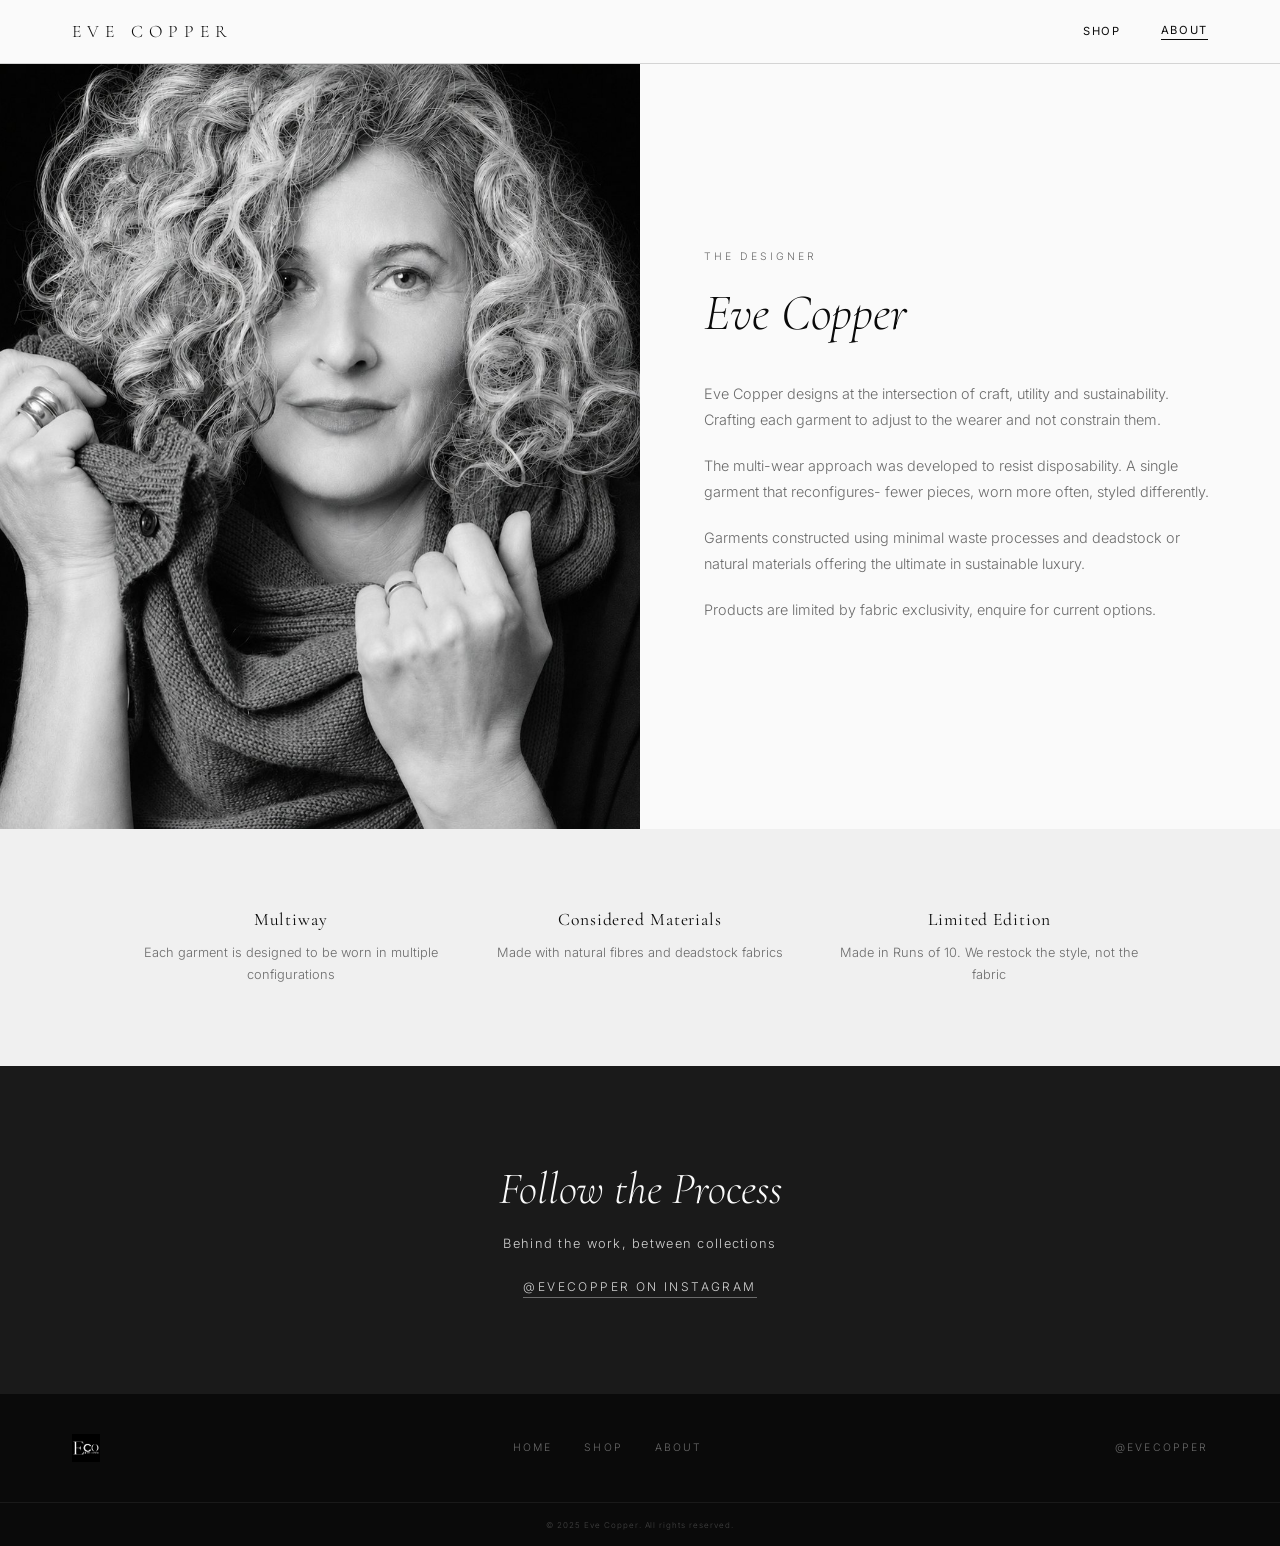
==== commit cc3294bf: "Update about page to use local image for designer portrait" ====
--- a/about.html
+++ b/about.html
@@ -31,7 +31,7 @@
     <section class="about-intro" aria-label="About Eve Copper">
       <div class="about-portrait">
         <img
-          src="https://placehold.co/700x900/1a1a1a/cccccc?text=Eve+Copper"
+          src="images/eve1.jpg"
           alt="Eve Copper, designer"
           width="700"
           height="900">
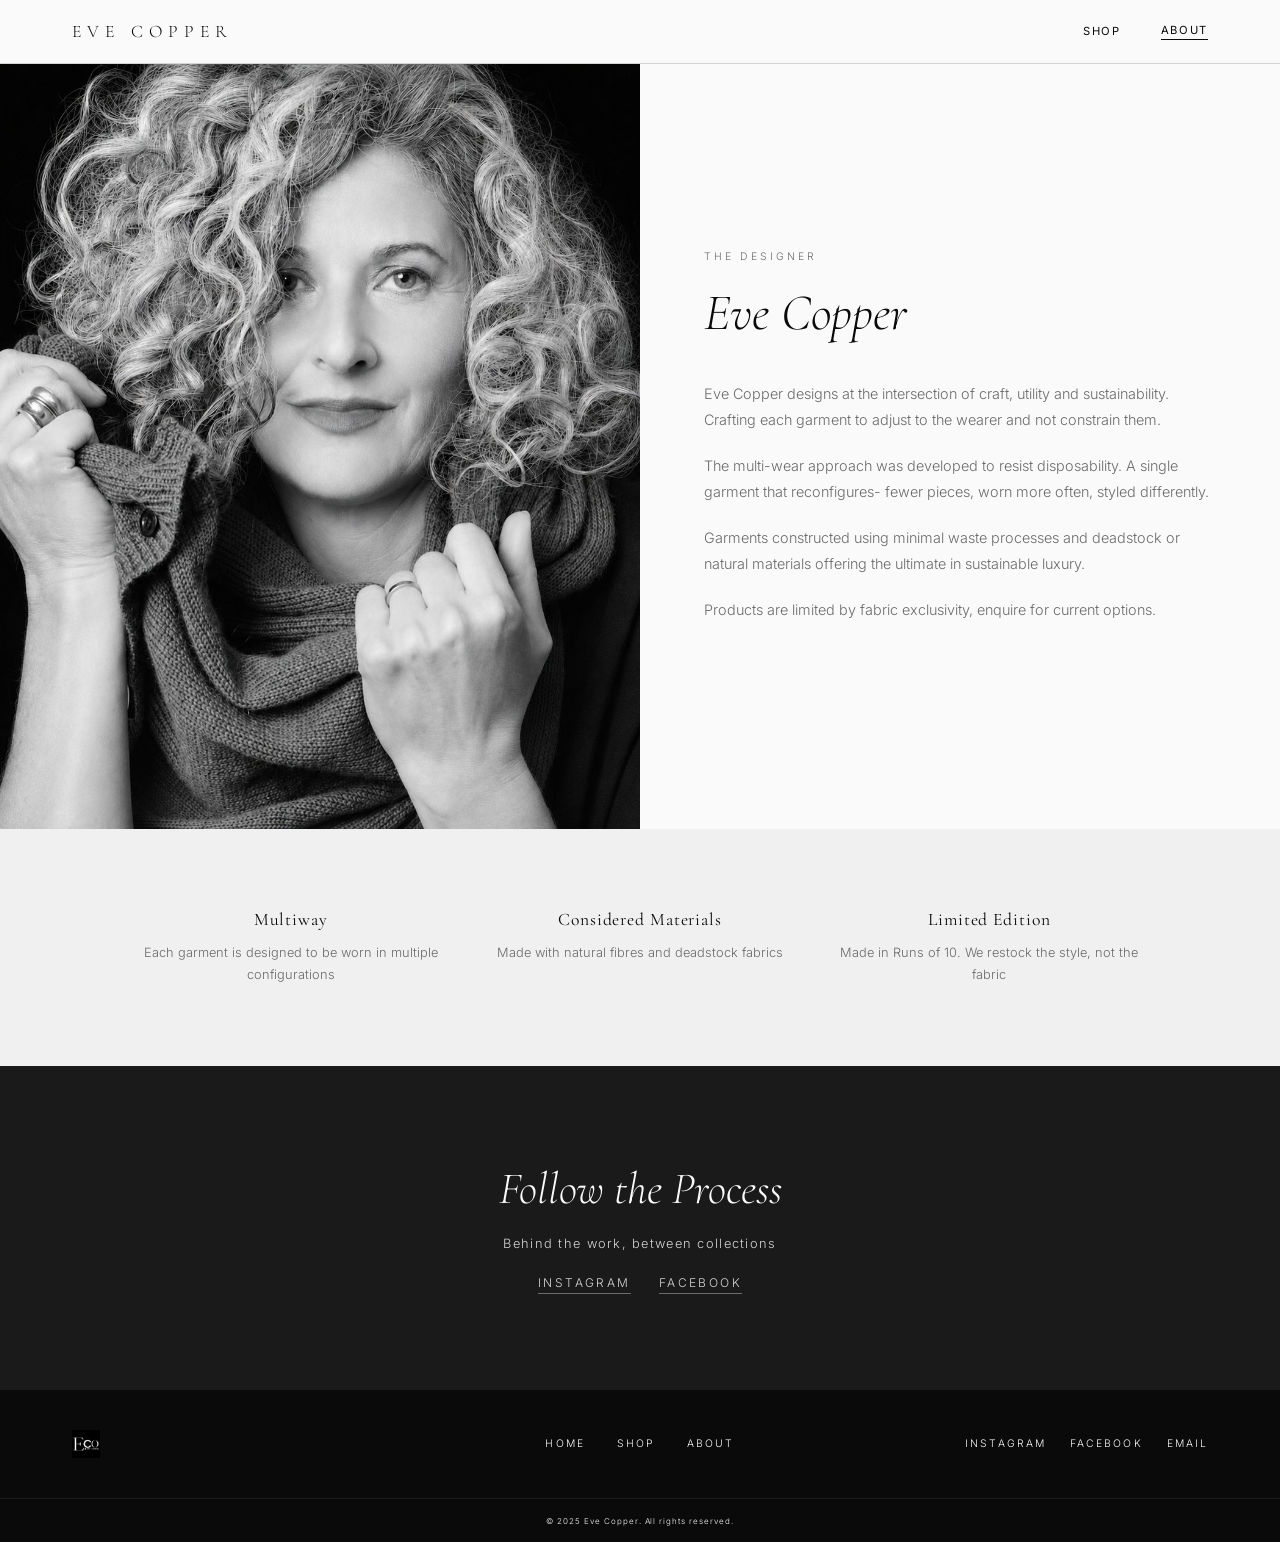
==== commit f89916a9: "Update social media links and add enquiry section on shop page" ====
--- a/about.html
+++ b/about.html
@@ -69,10 +69,13 @@
     </section>
 
     <!-- Instagram CTA -->
-    <section class="social-cta" aria-label="Follow on Instagram">
+    <section class="social-cta" aria-label="Follow on social media">
       <h2 class="social-cta-heading">Follow the Process</h2>
       <p class="social-cta-sub">Behind the work, between collections</p>
-      <a href="https://instagram.com/evecopper" target="_blank" rel="noopener noreferrer" class="social-cta-link">@evecopper on Instagram</a>
+      <div class="social-cta-links">
+        <a href="https://instagram.com/evecopper" target="_blank" rel="noopener noreferrer" class="social-cta-link">Instagram</a>
+        <a href="https://www.facebook.com/evecopper.co.uk" target="_blank" rel="noopener noreferrer" class="social-cta-link">Facebook</a>
+      </div>
     </section>
 
   </main>
@@ -87,7 +90,11 @@
         <a href="shop.html">Shop</a>
         <a href="about.html">About</a>
       </nav>
-      <a href="https://instagram.com/evecopper" target="_blank" rel="noopener noreferrer" class="footer-instagram">@evecopper</a>
+      <nav class="footer-social" aria-label="Social and contact links">
+        <a href="https://instagram.com/evecopper" target="_blank" rel="noopener noreferrer">Instagram</a>
+        <a href="https://www.facebook.com/evecopper.co.uk" target="_blank" rel="noopener noreferrer">Facebook</a>
+        <a href="mailto:evecopperjones@gmail.com">Email</a>
+      </nav>
     </div>
     <div class="footer-legal">
       <small>© 2025 Eve Copper. All rights reserved.</small>
--- a/css/style.css
+++ b/css/style.css
@@ -403,6 +403,44 @@
   letter-spacing: 0.3em;
   text-transform: uppercase;
   color: var(--grey-2);
+}
+
+.shop-enquiry {
+  max-width: 520px;
+  margin: 2rem auto 0;
+}
+
+.shop-enquiry-text {
+  font-family: var(--font-sans);
+  font-weight: 300;
+  font-size: 0.85rem;
+  line-height: 1.7;
+  color: var(--grey-2);
+  margin-bottom: 1rem;
+}
+
+.shop-enquiry-links {
+  display: flex;
+  justify-content: center;
+  flex-wrap: wrap;
+  gap: 0.9rem 1.5rem;
+}
+
+.shop-enquiry-link {
+  display: inline-block;
+  font-family: var(--font-sans);
+  font-weight: 400;
+  font-size: 0.7rem;
+  letter-spacing: 0.2em;
+  text-transform: uppercase;
+  color: var(--black);
+  border-bottom: 1px solid var(--grey-3);
+  padding-bottom: 0.25rem;
+  transition: border-color 0.2s ease;
+}
+
+.shop-enquiry-link:hover {
+  border-color: var(--black);
 }
 
 .products-grid {
@@ -686,6 +724,13 @@
   margin-bottom: 1.5rem;
 }
 
+.social-cta-links {
+  display: flex;
+  justify-content: center;
+  flex-wrap: wrap;
+  gap: 1rem 1.75rem;
+}
+
 .social-cta-link {
   display: inline-block;
   font-family: var(--font-sans);
@@ -709,21 +754,22 @@
    ======================== */
 .site-footer {
   background: var(--black);
-  color: var(--grey-2);
+  color: var(--white);
 }
 
 .footer-inner {
   max-width: 1200px;
   margin: 0 auto;
   padding: 2.5rem 2rem;
-  display: flex;
-  justify-content: space-between;
+  display: grid;
+  grid-template-columns: 1fr auto 1fr;
   align-items: center;
 }
 
 .footer-brand {
   display: flex;
   align-items: center;
+  justify-self: start;
 }
 
 .footer-brand img {
@@ -736,21 +782,28 @@
 .footer-nav {
   display: flex;
   gap: 2rem;
+  justify-self: center;
+}
+
+.footer-social {
+  display: flex;
+  gap: 1.5rem;
+  justify-self: end;
 }
 
 .footer-nav a,
-.footer-instagram {
+.footer-social a {
   font-family: var(--font-sans);
   font-weight: 300;
   font-size: 0.65rem;
   letter-spacing: 0.2em;
   text-transform: uppercase;
-  color: var(--grey-2);
+  color: var(--white);
   transition: color 0.2s ease;
 }
 
 .footer-nav a:hover,
-.footer-instagram:hover {
+.footer-social a:hover {
   color: var(--white);
 }
 
@@ -762,7 +815,7 @@
   font-weight: 300;
   font-size: 0.6rem;
   letter-spacing: 0.1em;
-  color: #444;
+  color: var(--white);
 }
 
 /* ========================
@@ -849,6 +902,7 @@
 
   /* Footer */
   .footer-inner {
+    display: flex;
     flex-direction: column;
     gap: 1.5rem;
     text-align: center;
@@ -856,6 +910,12 @@
 
   .footer-nav {
     gap: 1.5rem;
+  }
+
+  .footer-social {
+    justify-content: center;
+    flex-wrap: wrap;
+    gap: 1rem 1.5rem;
   }
 }
 
